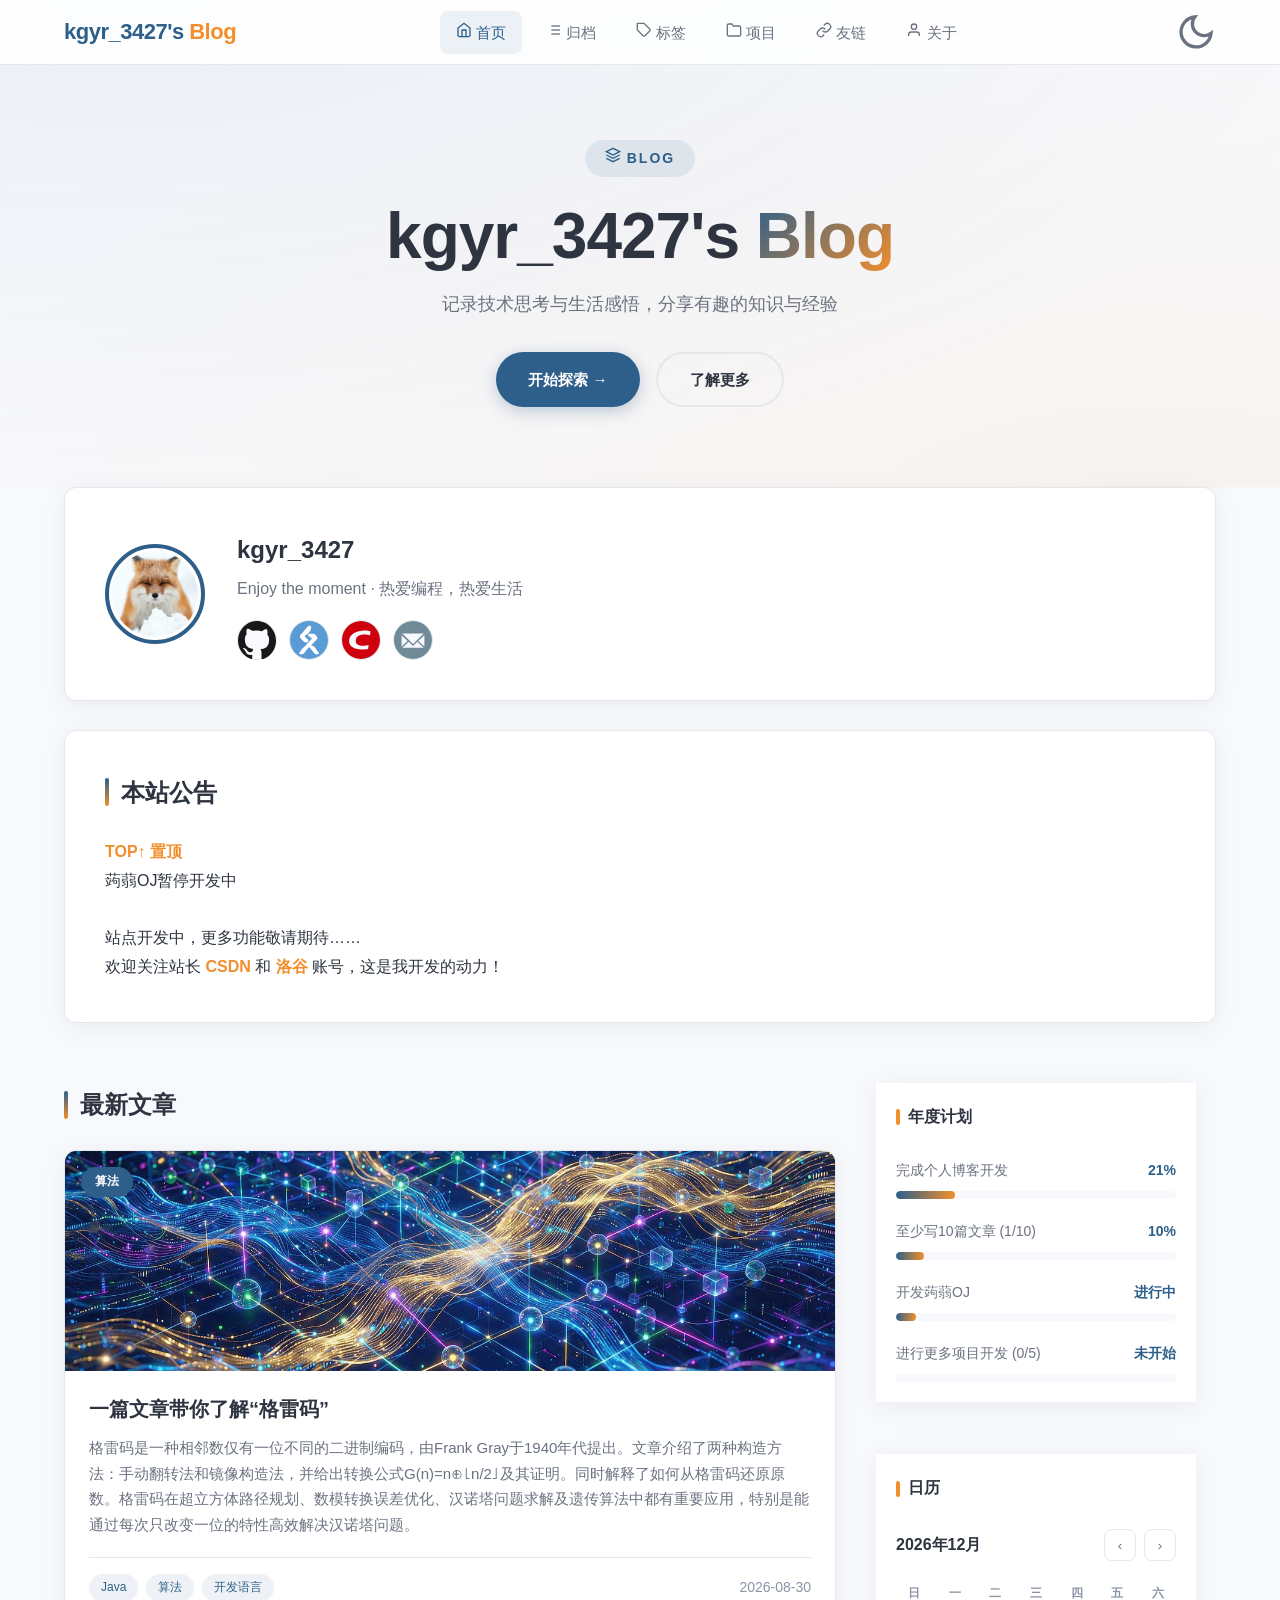
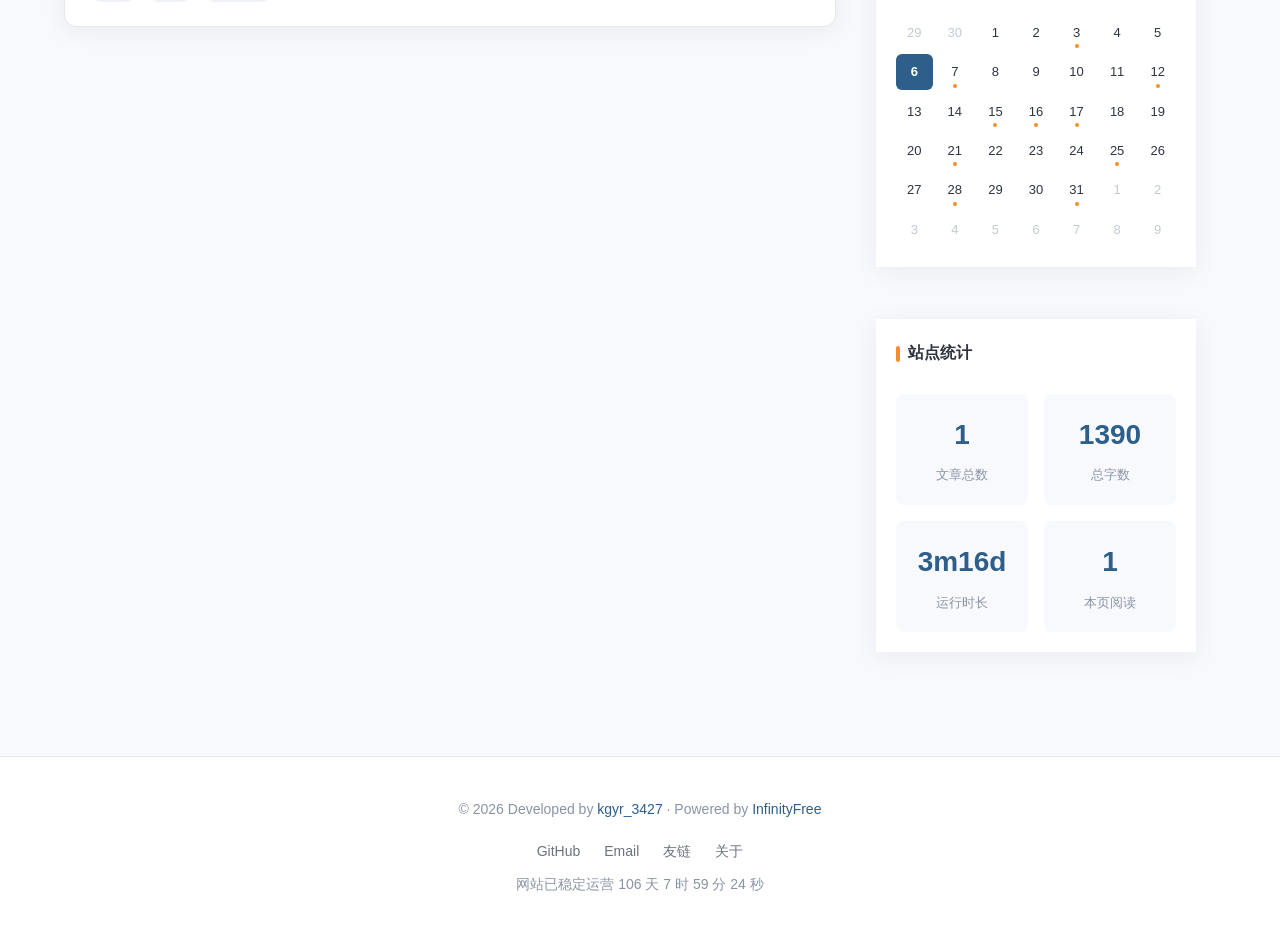
==== index.html @ 879f3a3c "Add files via upload" ====
<!DOCTYPE html>
<html lang="zh-CN">
<head>
    <meta charset="UTF-8">
    <meta name="viewport" content="width=device-width, initial-scale=1.0">
    <title>kgyr_3427 の 博客 - 首页</title>
    <link rel="icon" href="images/logo.png">
    <link rel="stylesheet" href="style.css">
</head>
<body>
    <header class="header" id="header">
        <div class="header-inner">
            <a href="index.html" class="logo">kgyr_3427's <span>Blog</span></a>
            <nav class="nav-links" id="navLinks">
                <a href="index.html" class="active"><svg width="16" height="16" viewBox="0 0 24 24" fill="none" stroke="currentColor" stroke-width="2"><path d="M3 9l9-7 9 7v11a2 2 0 0 1-2 2H5a2 2 0 0 1-2-2z"></path><polyline points="9 22 9 12 15 12 15 22"></polyline></svg> 首页</a>
                <a href="archive.html"><svg width="16" height="16" viewBox="0 0 24 24" fill="none" stroke="currentColor" stroke-width="2"><line x1="8" y1="6" x2="21" y2="6"></line><line x1="8" y1="12" x2="21" y2="12"></line><line x1="8" y1="18" x2="21" y2="18"></line><line x1="3" y1="6" x2="3.01" y2="6"></line><line x1="3" y1="12" x2="3.01" y2="12"></line><line x1="3" y1="18" x2="3.01" y2="18"></line></svg> 归档</a>
                <a href="#"><svg width="16" height="16" viewBox="0 0 24 24" fill="none" stroke="currentColor" stroke-width="2"><path d="M20.59 13.41l-7.17 7.17a2 2 0 0 1-2.83 0L2 12V2h10l8.59 8.59a2 2 0 0 1 0 2.82z"></path><line x1="7" y1="7" x2="7.01" y2="7"></line></svg> 标签</a>
                <a href="#"><svg width="16" height="16" viewBox="0 0 24 24" fill="none" stroke="currentColor" stroke-width="2"><path d="M22 19a2 2 0 0 1-2 2H4a2 2 0 0 1-2-2V5a2 2 0 0 1 2-2h5l2 3h9a2 2 0 0 1 2 2z"></path></svg> 项目</a>
                <a href="#"><svg width="16" height="16" viewBox="0 0 24 24" fill="none" stroke="currentColor" stroke-width="2"><path d="M10 13a5 5 0 0 0 7.54.54l3-3a5 5 0 0 0-7.07-7.07l-1.72 1.71"></path><path d="M14 11a5 5 0 0 0-7.54-.54l-3 3a5 5 0 0 0 7.07 7.07l1.71-1.71"></path></svg> 友链</a>
                <a href="#"><svg width="16" height="16" viewBox="0 0 24 24" fill="none" stroke="currentColor" stroke-width="2"><path d="M20 21v-2a4 4 0 0 0-4-4H8a4 4 0 0 0-4 4v2"></path><circle cx="12" cy="7" r="4"></circle></svg> 关于</a>
            </nav>
            <div class="header-actions">
                <button class="theme-toggle" id="themeToggle" title="切换主题" aria-pressed="false"></button>
                <button class="mobile-toggle" id="mobileToggle">
                    <span></span><span></span><span></span>
                </button>
            </div>
        </div>
    </header>
    <section class="hero">
        <div class="hero-badge"><svg width="16" height="16" viewBox="0 0 24 24" fill="none" stroke="currentColor" stroke-width="2"><path d="M12 2L2 7l10 5 10-5-10-5zM2 17l10 5 10-5M2 12l10 5 10-5"></path></svg> BLOG</div>
        <h1>kgyr_3427's <span class="highlight">Blog</span></h1>
        <p>记录技术思考与生活感悟，分享有趣的知识与经验</p>
        <div class="hero-buttons">
            <a href="#posts" class="btn btn-primary">开始探索 →</a>
            <a href="#" class="btn btn-outline">了解更多</a>
        </div>
    </section>
    <section class="profile-section fade-in">
        <div class="profile-card">
            <img src="images/avatar.png" alt="Avatar" class="avatar">
            <div class="profile-info">
                <h3>kgyr_3427</h3>
                <p class="tagline">Enjoy the moment · 热爱编程，热爱生活</p>
                <div class="profile-social">
                    <a href="https://github.com/green-axis-youzi" class="social-link" title="GitHub"><img src="icons/github.svg"></a>
                    <a href="https://www.luogu.com.cn/user/1732469" class="social-link" title="Luogu"><img src="icons/luogu.svg"></a>
                    <a href="https://blog.csdn.net/cxyuan_CSDN049" class="social-link" title="CSDN"><img src="icons/csdn.svg"></a>
                    <a href="mailto:green_axis256@qq.com" class="social-link" title="Email"><img src="icons/email.svg"></a>
                </div>
            </div>
        </div>
        <br>
        <div class="profile-card">
            <div class="profile-info">
            <h2 class="section-title">本站公告</h2>
                <p><strong style="color: #f28e2b">TOP↑ 置顶</strong></p>
                <p>蒟蒻OJ暂停开发中</p>
                <br>
            	<p>站点开发中，更多功能敬请期待……</p>
                <p>欢迎关注站长 <strong><a href="https://blog.csdn.net/cxyuan_CSDN049" style="color: #f28e2b">CSDN</a></strong> 和 <strong><a href="https://www.luogu.com.cn/user/1732469" style="color: #f28e2b">洛谷</a></strong> 账号，这是我开发的动力！</p>
            </div>
        <div>
    </section>
    <div class="container" id="posts">
        <main>
            <h2 class="section-title">最新文章</h2>
            <div class="posts-grid" id="postsGrid"></div>
        </main>
        <aside class="sidebar">
            <div class="widget fade-in">
                <h3 class="widget-title"> 年度计划</h3>
                <div class="plan-progress">
                    <div class="plan-header"><span class="label">完成个人博客开发</span><span class="value">21%</span></div>
                    <div class="progress-bar"><div class="progress-fill" style="width:21%"></div></div>
                </div>
                <div class="plan-progress">
                    <div class="plan-header"><span class="label">至少写10篇文章 (1/10)</span><span class="value">10%</span></div>
                    <div class="progress-bar"><div class="progress-fill" style="width:10%"></div></div>
                </div>
                <div class="plan-progress">
                    <div class="plan-header"><span class="label">开发蒟蒻OJ</span><span class="value">进行中</span></div>
                    <div class="progress-bar"><div class="progress-fill" style="width:7%"></div></div>
                </div>
                <div class="plan-progress">
                    <div class="plan-header"><span class="label">进行更多项目开发 (0/5)</span><span class="value">未开始</span></div>
                    <div class="progress-bar"><div class="progress-fill" style="width:0%"></div></div>
                </div>
            </div>
            <div class="widget fade-in">
                <h3 class="widget-title"> 日历</h3>
                <div class="calendar-header">
                    <h4 id="calendarTitle">2026年8月</h4>
                    <div class="calendar-nav">
                        <button id="prevMonth">‹</button>
                        <button id="nextMonth">›</button>
                    </div>
                </div>
                <div class="calendar-grid" id="calendarGrid"></div>
            </div>
            <div class="widget fade-in">
                <h3 class="widget-title"> 站点统计</h3>
                <div class="stats-grid">
                    <div class="stat-item"><span class="stat-number" id="stat-articles">0</span><span class="stat-label">文章总数</span></div>
                    <div class="stat-item"><span class="stat-number" id="stat-chars">0</span><span class="stat-label">总字数</span></div>
                    <div class="stat-item"><span class="stat-number" id="stat-uptime">0</span><span class="stat-label">运行时长</span></div>
                    <div class="stat-item"><span class="stat-number" id="stat-views">0</span><span class="stat-label">本页阅读</span></div>
                </div>
            </div>
        </aside>
    </div>
    <footer class="footer">
        <div class="footer-content">
            <p>&copy; 2026 Developed by <a href="https://luogu.com.cn/user/1732469">kgyr_3427</a> · Powered by <a href="https://www.infinityfree.com">InfinityFree</a></p>
            <div class="footer-links">
                <a href="https://github.com/green-axis-youzi">GitHub</a>
                <a href="mailto:green_axis256@qq.com">Email</a>
                <a href="#">友链</a>
                <a href="#">关于</a>
            </div>
            <p style="margin-top: 8px;">网站已稳定运营 <span id="uptime-timer" class="uptime-timer">计算中...</span></p>
        </div>
    </footer>
    <button class="back-to-top" id="backToTop"><svg viewBox="0 0 24 24" fill="none" stroke="currentColor" stroke-width="2" width="20" height="20"><path d="M18 15l-6-6-6 6"></path></svg></button>
    <script>
        const posts = [
            { title:"一篇文章带你了解“格雷码”", excerpt:"格雷码是一种相邻数仅有一位不同的二进制编码，由Frank Gray于1940年代提出。文章介绍了两种构造方法：手动翻转法和镜像构造法，并给出转换公式G(n)=n⊕⌊n/2⌋及其证明。同时解释了如何从格雷码还原原数。格雷码在超立方体路径规划、数模转换误差优化、汉诺塔问题求解及遗传算法中都有重要应用，特别是能通过每次只改变一位的特性高效解决汉诺塔问题。", date:"2026-08-30", category:"算法", tags:["Java","算法", "开发语言"], wordCount:1390, image:"images/archive1.png", href:"https://blog-kgyr3427.gt.tc/archive/2026-08-30_21:26.html" }
        ];
        const postsGrid = document.getElementById('postsGrid');
        posts.slice(0, 5).forEach((post, i) => {
            const card = document.createElement('article');
            card.className = 'post-card fade-in';
            card.style.transitionDelay = i * 0.05 + 's';
            card.innerHTML = '<div class="post-thumb-wrapper"><img src="'+post.image+'" alt="'+post.title+'" class="post-thumb" loading="lazy"><span class="post-category">'+post.category+'</span></div><div class="post-content"><h3 class="post-title"><a href="'+post.href+'">'+post.title+'</a></h3><p class="post-excerpt">'+post.excerpt+'</p><div class="post-meta"><div class="post-tags">'+post.tags.map(t=>'<span class="tag">'+t+'</span>').join('')+'</div><span class="post-date">'+post.date+'</span></div></div>';
            postsGrid.appendChild(card);
        });
        let currentDate = new Date();
        function renderCalendar(date) {
            const grid = document.getElementById('calendarGrid');
            const title = document.getElementById('calendarTitle');
            const year = date.getFullYear(), month = date.getMonth();
            title.textContent = year + '年' + (month+1) + '月';
            const firstDay = new Date(year, month, 1).getDay();
            const daysInMonth = new Date(year, month+1, 0).getDate();
            const daysInPrev = new Date(year, month, 0).getDate();
            const dayNames = ['日','一','二','三','四','五','六'];
            let html = dayNames.map(d => '<div class="day-name">'+d+'</div>').join('');
            for (let i = firstDay-1; i >= 0; i--) html += '<div class="day other-month">'+(daysInPrev-i)+'</div>';
            const today = new Date();
            const postDays = [3,7,12,15,16,17,21,25,28,31];
            for (let d = 1; d <= daysInMonth; d++) {
                const isToday = (d===today.getDate() && month===today.getMonth() && year===today.getFullYear());
                const hasPost = postDays.includes(d);
                let cls = 'day';
                if (isToday) cls += ' today';
                if (hasPost) cls += ' has-post';
                html += '<div class="'+cls+'">'+d+'</div>';
            }
            const remaining = 42 - (firstDay + daysInMonth);
            for (let i = 1; i <= remaining; i++) html += '<div class="day other-month">'+i+'</div>';
            grid.innerHTML = html;
        }
        document.getElementById('prevMonth').addEventListener('click', function(){ currentDate.setMonth(currentDate.getMonth()-1); renderCalendar(currentDate); });
        document.getElementById('nextMonth').addEventListener('click', function(){ currentDate.setMonth(currentDate.getMonth()+1); renderCalendar(currentDate); });
        renderCalendar(currentDate);
        const themeToggle = document.getElementById('themeToggle');
		const html = document.documentElement;
		const savedTheme = localStorage.getItem('theme') || 'light';
        html.setAttribute('data-theme', savedTheme);
        const sunSVG = `<svg class="icon-sun" viewBox="0 0 24 24" fill="none" stroke="currentColor" stroke-width="2">
          <circle cx="12" cy="12" r="5"></circle>
          <line x1="12" y1="1" x2="12" y2="3"></line>
          <line x1="12" y1="21" x2="12" y2="23"></line>
          <line x1="4.22" y1="4.22" x2="5.64" y2="5.64"></line>
          <line x1="18.36" y1="18.36" x2="19.78" y2="19.78"></line>
          <line x1="1" y1="12" x2="3" y2="12"></line>
          <line x1="21" y1="12" x2="23" y2="12"></line>
          <line x1="4.22" y1="19.78" x2="5.64" y2="18.36"></line>
          <line x1="18.36" y1="5.64" x2="19.78" y2="4.22"></line>
        </svg>`;
        const moonSVG = `<svg class="icon-moon" viewBox="0 0 24 24" fill="none" stroke="currentColor" stroke-width="2">
          <path d="M21 12.79A9 9 0 1 1 11.21 3 7 7 0 0 0 21 12.79z"></path>
        </svg>`;
        themeToggle.innerHTML = savedTheme === 'dark' ? sunSVG : moonSVG;
        themeToggle.addEventListener('click', () => {
          const current = html.getAttribute('data-theme');
          const next = current === 'dark' ? 'light' : 'dark';
          html.setAttribute('data-theme', next);
          localStorage.setItem('theme', next);
          themeToggle.innerHTML = next === 'dark' ? sunSVG : moonSVG;
        });
        window.addEventListener('scroll', function(){
            const header = document.getElementById('header');
            const backToTop = document.getElementById('backToTop');
            if (window.scrollY > 50) header.classList.add('scrolled');
            else header.classList.remove('scrolled');
            if (window.scrollY > 400) backToTop.classList.add('visible');
            else backToTop.classList.remove('visible');
        });
        document.getElementById('backToTop').addEventListener('click', function(){
            window.scrollTo({ top: 0, behavior: 'smooth' });
        });
        const observer = new IntersectionObserver((entries) => {
            entries.forEach(entry => {
                if (entry.isIntersecting) {
                    entry.target.classList.add('visible');
                }
            });
        }, { threshold: 0.1 });
        document.querySelectorAll('.fade-in').forEach(el => observer.observe(el));
        const startTime = new Date('2026-08-21T22:14:00').getTime();
        function updateUptime() {
            const timerEl = document.getElementById('uptime-timer');
            if (!timerEl) return;
            const now = new Date().getTime();
            const diff = now - startTime;
            if (diff < 0) {
                timerEl.textContent = "尚未开始运营";
                return;
            }
            const days = Math.floor(diff / (1000 * 60 * 60 * 24));
            const hours = Math.floor((diff % (1000 * 60 * 60 * 24)) / (1000 * 60 * 60));
            const minutes = Math.floor((diff % (1000 * 60 * 60)) / (1000 * 60));
            const seconds = Math.floor((diff % (1000 * 60)) / 1000);
            timerEl.textContent = `${days} 天 ${hours} 时 ${minutes} 分 ${seconds} 秒`;
        }
        updateUptime();
        setInterval(updateUptime, 1000);
        const siteStartTime = new Date('2026-08-21T22:14:00').getTime();
        function formatChars(chars) {
            if (chars >= 1000) {
                return (chars / 1000).toFixed(1) + 'K';
            }
            return chars.toString();
        }
        function formatUptime(ms) {
            const days = Math.floor(ms / (1000 * 60 * 60 * 24));
            const hours = Math.floor((ms % (1000 * 60 * 60 * 24)) / (1000 * 60 * 60));
            const minutes = Math.floor((ms % (1000 * 60 * 60)) / (1000 * 60));
            if (days >= 365) {
                const years = Math.floor(days / 365);
                const months = Math.floor((days % 365) / 30);
                return years + 'y' + (months > 0 ? months + 'm' : '');
            } else if (days >= 30) {
                const months = Math.floor(days / 30);
                const remainingDays = days % 30;
                return months + 'm' + (remainingDays > 0 ? remainingDays + 'd' : '');
            } else {
                return days + 'd ' + hours + 'h';
            }
        }
        function animateNumber(id, target, formatter) {
            const el = document.getElementById(id);
            if (!el) return;

            if (typeof target === 'string') {
                el.textContent = target;
                return;
            }
            const start = 0;
            const duration = 1200;
            const startTime = performance.now();
            function update(currentTime) {
                const elapsed = currentTime - startTime;
                const progress = Math.min(elapsed / duration, 1);
                const eased = 1 - Math.pow(1 - progress, 3);
                const current = Math.floor(start + (target - start) * eased);
                el.textContent = formatter ? formatter(current) : current;
                if (progress < 1) {
                    requestAnimationFrame(update);
                } else {
                    el.textContent = formatter ? formatter(target) : target;
                }
            }
            requestAnimationFrame(update);
        }
        function updateStats() {
            const articleCount = posts.length;
            const totalWords = posts.reduce((sum, post) => {
                if (post.wordCount && typeof post.wordCount === 'number') {
                    return sum + post.wordCount;
                }
                return sum + post.title.length + post.excerpt.length;
            }, 0);
            const now = Date.now();
            const diff = now - siteStartTime;
            const uptimeStr = formatUptime(diff);
            let views = parseInt(localStorage.getItem('blog_page_views'));
            if (isNaN(views)) {
                views = 1;
                localStorage.setItem('blog_page_views', '1');
            } else {
                views++;
                localStorage.setItem('blog_page_views', views.toString());
            }
            animateNumber('stat-articles', articleCount);
            animateNumber('stat-chars', totalWords);
            document.getElementById('stat-uptime').textContent = uptimeStr;
            animateNumber('stat-views', views);
        }
        updateStats();
</script>
</body>
</html>
---- style.css ----
:root {
    --primary: #2d5f8a;
    --primary-light: #4e79a7;
    --primary-dark: #1c3a5e;
    --accent: #f28e2b;
    --text-main: #2e3440;
    --text-secondary: #6b7280;
    --text-light: #8a94a6;
    --bg-body: #f8f9fc;
    --bg-card: #ffffff;
    --bg-nav: rgba(255, 255, 255, 0.85);
    --border: #e5e7eb;
    --shadow: 0 4px 24px rgba(0, 0, 0, 0.06);
    --shadow-hover: 0 8px 32px rgba(0, 0, 0, 0.1);
    --radius: 12px;
    --radius-sm: 8px;
    --max-width: 1200px;
    --transition: all 0.3s cubic-bezier(0.4, 0, 0.2, 1);
}
[data-theme="dark"] {
    --primary: #4e79a7;
    --primary-light: #6b9bc3;
    --primary-dark: #2d5f8a;
    --text-main: #e8e8e8;
    --text-secondary: #a0a0a0;
    --text-light: #707070;
    --bg-body: #0f1117;
    --bg-card: #1a1d27;
    --bg-nav: rgba(15, 17, 23, 0.85);
    --border: #2a2d3a;
    --shadow: 0 4px 24px rgba(0, 0, 0, 0.3);
    --shadow-hover: 0 8px 32px rgba(0, 0, 0, 0.4);
}
* { margin: 0; padding: 0; box-sizing: border-box; }
html { scroll-behavior: smooth; }
body {
    font-family: -apple-system, BlinkMacSystemFont, 'Segoe UI', 'PingFang SC',
                 'Hiragino Sans GB', 'Microsoft YaHei', 'Helvetica Neue',
                 Helvetica, Arial, sans-serif;
    background: var(--bg-body);
    color: var(--text-main);
    line-height: 1.8;
    transition: var(--transition);
    -webkit-font-smoothing: antialiased;
}
a { text-decoration: none; color: inherit; transition: var(--transition); }
a:hover { color: var(--primary); }
img { max-width: 100%; display: block; }
ul { list-style: none; }
::-webkit-scrollbar { width: 8px; }
::-webkit-scrollbar-track { background: transparent; }
::-webkit-scrollbar-thumb { background: var(--text-light); border-radius: 4px; }
::-webkit-scrollbar-thumb:hover { background: var(--text-secondary); }
.header {
    position: fixed; top: 0; left: 0; right: 0; z-index: 1000;
    background: var(--bg-nav);
    backdrop-filter: blur(20px); -webkit-backdrop-filter: blur(20px);
    border-bottom: 1px solid var(--border);
    transition: var(--transition);
}
.header.scrolled { box-shadow: 0 2px 20px rgba(0,0,0,0.08); }
.header-inner {
    max-width: var(--max-width); margin: 0 auto; padding: 0 24px;
    height: 64px; display: flex; align-items: center; justify-content: space-between;
}
.logo {
    font-size: 22px; font-weight: 800; color: var(--primary);
    letter-spacing: -0.5px;
}
.logo span { color: var(--accent); }
.nav-links { display: flex; align-items: center; gap: 8px; }
.nav-links a {
    padding: 8px 16px; border-radius: 8px; font-size: 15px;
    font-weight: 500; color: var(--text-secondary);
}
.nav-links a:hover, .nav-links a.active {
    color: var(--primary); background: rgba(45, 95, 138, 0.08);
}
.header-actions { display: flex; align-items: center; gap: 12px; }
.search-btn, .theme-toggle {
    width: 40px; height: 40px; border: none; background: transparent;
    color: var(--text-secondary); cursor: pointer; border-radius: 50%;
    display: flex; align-items: center; justify-content: center;
    font-size: 18px; transition: var(--transition);
}
.search-btn:hover, .theme-toggle:hover {
    background: rgba(45, 95, 138, 0.08); color: var(--primary);
}
.mobile-toggle {
    display: none; flex-direction: column; gap: 5px;
    cursor: pointer; background: none; border: none; padding: 4px;
}
.mobile-toggle span {
    width: 24px; height: 2px; background: var(--text-main);
    border-radius: 2px; transition: var(--transition);
}
.hero {
    padding: 140px 24px 80px; text-align: center; position: relative; overflow: hidden;
}
.hero::before {
    content: ''; position: absolute; top: -50%; left: -50%;
    width: 200%; height: 200%;
    background: radial-gradient(ellipse at 30% 20%, rgba(78,121,167,0.08) 0%, transparent 50%),
                radial-gradient(ellipse at 70% 80%, rgba(242,142,43,0.06) 0%, transparent 50%);
    animation: heroFloat 20s ease-in-out infinite; z-index: -1;
}
@keyframes heroFloat {
    0%,100% { transform: translate(0,0) rotate(0deg); }
    33% { transform: translate(30px,-30px) rotate(1deg); }
    66% { transform: translate(-20px,20px) rotate(-1deg); }
}
.hero-badge {
    display: inline-block; padding: 6px 20px;
    background: rgba(45,95,138,0.1); color: var(--primary);
    border-radius: 50px; font-size: 14px; font-weight: 600;
    margin-bottom: 24px; letter-spacing: 2px; text-transform: uppercase;
}
.hero h1 {
    font-size: clamp(36px,6vw,64px); font-weight: 900;
    line-height: 1.1; margin-bottom: 16px; color: var(--text-main);
    letter-spacing: -1px;
}
.hero h1 .highlight {
    background: linear-gradient(135deg, var(--primary), var(--accent));
    -webkit-background-clip: text; -webkit-text-fill-color: transparent;
    background-clip: text;
}
.hero p {
    font-size: 18px; color: var(--text-secondary);
    max-width: 560px; margin: 0 auto 32px;
}
.hero-buttons { display: flex; gap: 16px; justify-content: center; flex-wrap: wrap; }
.btn {
    padding: 12px 32px; border-radius: 50px; font-size: 15px;
    font-weight: 600; cursor: pointer; transition: var(--transition);
    border: none; display: inline-flex; align-items: center; gap: 8px;
}
.btn-primary {
    background: var(--primary); color: white;
    box-shadow: 0 4px 16px rgba(45,95,138,0.3);
}
.btn-primary:hover {
    background: var(--primary-dark); transform: translateY(-2px);
    box-shadow: 0 6px 24px rgba(45,95,138,0.4);
}
.btn-outline {
    background: transparent; color: var(--text-main);
    border: 2px solid var(--border);
}
.btn-outline:hover {
    border-color: var(--primary); color: var(--primary);
    transform: translateY(-2px);
}
.profile-section { max-width: var(--max-width); margin: 0 auto 60px; padding: 0 24px; }
.profile-card {
    background: var(--bg-card); border-radius: var(--radius);
    box-shadow: var(--shadow); padding: 40px;
    display: flex; align-items: center; gap: 32px;
    border: 1px solid var(--border); transition: var(--transition);
}
.profile-card:hover {
    box-shadow: var(--shadow-hover); transform: translateY(-2px);
}
.avatar {
    width: 100px; height: 100px; border-radius: 50%;
    object-fit: cover; border: 4px solid var(--primary);
    padding: 3px; flex-shrink: 0;
}
.profile-info h3 { font-size: 24px; font-weight: 700; margin-bottom: 4px; }
.profile-info .tagline { color: var(--text-secondary); font-size: 16px; margin-bottom: 16px; }
.profile-social { display: flex; gap: 12px; }
.social-link {
    width: 40px; height: 40px; border-radius: 50%;
    background: var(--bg-body); display: flex; align-items: center;
    justify-content: center; color: var(--text-secondary);
    font-size: 18px; border: 1px solid var(--border);
    transition: var(--transition);
}
.social-link:hover {
    background: var(--primary); color: white;
    border-color: var(--primary); transform: translateY(-3px);
}
.container {
    max-width: var(--max-width); margin: 0 auto;
    padding: 0 24px 80px;
    display: grid; grid-template-columns: 1fr 340px; gap: 40px;
}
.section-title {
    font-size: 24px; font-weight: 800; margin-bottom: 24px;
    display: flex; align-items: center; gap: 12px;
}
.section-title::before {
    content: ''; width: 4px; height: 28px;
    background: linear-gradient(180deg, var(--primary), var(--accent));
    border-radius: 2px;
}
.posts-grid { display: grid; gap: 24px; }
.post-card {
    background: var(--bg-card); border-radius: var(--radius);
    overflow: hidden; box-shadow: var(--shadow);
    border: 1px solid var(--border);
    transition: var(--transition);
    display: flex; flex-direction: column;
}
.post-card:hover {
    box-shadow: var(--shadow-hover); transform: translateY(-4px);
}
.post-thumb { width: 100%; height: 220px; object-fit: cover; transition: transform 0.5s ease; }
.post-card:hover .post-thumb { transform: scale(1.05); }
.post-thumb-wrapper { overflow: hidden; position: relative; }
.post-category {
    position: absolute; top: 16px; left: 16px;
    background: var(--primary); color: white;
    padding: 4px 14px; border-radius: 50px;
    font-size: 12px; font-weight: 600; z-index: 2;
}
.post-content { padding: 24px; flex: 1; display: flex; flex-direction: column; }
.post-title {
    font-size: 20px; font-weight: 700; margin-bottom: 12px; line-height: 1.4;
}
.post-title a:hover { color: var(--primary); }
.post-excerpt {
    color: var(--text-secondary); font-size: 15px;
    line-height: 1.7; margin-bottom: 20px; flex: 1;
}
.post-meta {
    display: flex; align-items: center; justify-content: space-between;
    flex-wrap: wrap; gap: 12px; padding-top: 16px;
    border-top: 1px solid var(--border);
}
.post-tags { display: flex; gap: 8px; flex-wrap: wrap; }
.tag {
    padding: 3px 12px; background: rgba(45,95,138,0.08);
    color: var(--primary); border-radius: 50px;
    font-size: 12px; font-weight: 500;
}
.post-date { color: var(--text-light); font-size: 14px; }
.sidebar { display: flex; flex-direction: column; gap: 28px; }
.widget {
    background: var(--bg-card); border-radius: var(--radius);
    box-shadow: var(--shadow); border: 1px solid var(--border);
    padding: 24px; transition: var(--transition);
}
.widget:hover { box-shadow: var(--shadow-hover); }
.widget-title {
    font-size: 18px; font-weight: 700; margin-bottom: 20px;
    padding-bottom: 12px; border-bottom: 2px solid var(--border);
    display: flex; align-items: center; gap: 8px;
}
.plan-progress { margin-bottom: 20px; }
.plan-progress:last-child { margin-bottom: 0; }
.plan-header {
    display: flex; justify-content: space-between;
    margin-bottom: 8px; font-size: 14px;
}
.plan-header .label { color: var(--text-secondary); }
.plan-header .value { font-weight: 600; color: var(--primary); }
.progress-bar {
    width: 100%; height: 8px; background: var(--bg-body);
    border-radius: 4px; overflow: hidden;
}
.progress-fill {
    height: 100%;
    background: linear-gradient(90deg, var(--primary), var(--accent));
    border-radius: 4px; transition: width 1s ease;
}
.calendar-header {
    display: flex; justify-content: space-between;
    align-items: center; margin-bottom: 16px;
}
.calendar-header h4 { font-size: 16px; font-weight: 600; }
.calendar-nav { display: flex; gap: 8px; }
.calendar-nav button {
    width: 32px; height: 32px; border: 1px solid var(--border);
    background: transparent; color: var(--text-secondary);
    border-radius: 8px; cursor: pointer;
    display: flex; align-items: center; justify-content: center;
    transition: var(--transition);
}
.calendar-nav button:hover {
    background: var(--primary); color: white; border-color: var(--primary);
}
.calendar-grid { display: grid; grid-template-columns: repeat(7, 1fr); gap: 4px; text-align: center; }
.calendar-grid .day-name {
    font-size: 12px; color: var(--text-light); font-weight: 600; padding: 6px 0;
}
.calendar-grid .day {
    font-size: 13px; padding: 6px 0; border-radius: 6px;
    cursor: pointer; transition: var(--transition);
}
.calendar-grid .day:hover { background: rgba(45,95,138,0.1); }
.calendar-grid .day.today {
    background: var(--primary); color: white; font-weight: 700;
}
.calendar-grid .day.has-post { position: relative; }
.calendar-grid .day.has-post::after {
    content: ''; position: absolute; bottom: 2px;
    left: 50%; transform: translateX(-50%);
    width: 4px; height: 4px; background: var(--accent);
    border-radius: 50%;
}
.calendar-grid .day.other-month { color: var(--text-light); opacity: 0.5; }
.stats-grid { display: grid; grid-template-columns: 1fr 1fr; gap: 16px; }
.stat-item {
    text-align: center; padding: 16px;
    background: var(--bg-body); border-radius: var(--radius-sm);
}
.stat-number {
    font-size: 28px; font-weight: 800; color: var(--primary); display: block;
}
.stat-label { font-size: 13px; color: var(--text-light); margin-top: 4px; }
.footer {
    background: var(--bg-card); border-top: 1px solid var(--border);
    padding: 40px 24px; text-align: center;
}
.footer-content { max-width: var(--max-width); margin: 0 auto; }
.footer p { color: var(--text-light); font-size: 14px; margin-bottom: 8px; }
.footer a { color: var(--primary); }
.footer-links {
    display: flex; justify-content: center; gap: 24px;
    margin-top: 16px; flex-wrap: wrap;
}
.footer-links a { color: var(--text-secondary); font-size: 14px; }
.back-to-top {
    position: fixed; bottom: 32px; right: 32px;
    width: 48px; height: 48px; background: var(--primary);
    color: white; border: none; border-radius: 50%;
    font-size: 20px; cursor: pointer;
    display: flex; align-items: center; justify-content: center;
    box-shadow: 0 4px 16px rgba(45,95,138,0.3);
    opacity: 0; visibility: hidden;
    transform: translateY(20px);
    transition: var(--transition); z-index: 999;
}
.back-to-top.visible {
    opacity: 1; visibility: visible; transform: translateY(0);
}
.back-to-top:hover {
    background: var(--primary-dark); transform: translateY(-4px);
}
@media (max-width: 968px) {
    .container { grid-template-columns: 1fr; }
    .sidebar { order: -1; }
    .profile-card { flex-direction: column; text-align: center; }
    .profile-social { justify-content: center; }
}
@media (max-width: 768px) {
    .nav-links {
        display: none; position: absolute; top: 64px;
        left: 0; right: 0; background: var(--bg-nav);
        backdrop-filter: blur(20px);
        flex-direction: column; padding: 16px;
        border-bottom: 1px solid var(--border);
    }
    .nav-links.open { display: flex; }
    .mobile-toggle { display: flex; }
    .hero h1 { font-size: 32px; }
    .hero p { font-size: 16px; }
    .post-thumb { height: 180px; }
}
.fade-in {
    opacity: 0; transform: translateY(20px);
    transition: opacity 0.6s ease, transform 0.6s ease;
}
.fade-in.visible { opacity: 1; transform: translateY(0); }
aside { width: 320px; flex-shrink: 0; }
.archive-year {
    margin: 0 0 24px;
    position: relative;
}
.hero-tags {
  display: flex; align-items: center; justify-content: center;
  gap: 8px; margin-top: 16px; flex-wrap: wrap;
}
.hero-tags a {
  padding: 2px 12px; border-radius: 12px;
  background: rgba(45,95,138,0.1); color: var(--primary);
  font-size: 13px;
}
.toc-card {
	background: var(--card-bg); border-radius: var(--radius);
    border: 1px solid var(--border); padding: 20px;
    box-shadow: var(--shadow);
}
.toc-title {
	font-size: 16px; font-weight: 600; margin-bottom: 12px;
	color: var(--text); display: flex; align-items: center; gap: 8px;
}
.toc-list { list-style: none; }
.toc-list li { margin-bottom: 2px; }
.toc-list a {
	display: block; padding: 6px 12px; border-radius: 6px;
	color: var(--text-secondary); font-size: 14px;
	border-left: 3px solid transparent;
	transition: all 0.2s;
}
.toc-list a:hover { color: var(--primary); background: var(--bg-secondary); }
.toc-list a.active {
	color: var(--primary); border-left-color: var(--accent);
	background: rgba(45,95,138,0.06); font-weight: 500;
}
.toc-list .toc-h3 a { padding-left: 28px; font-size: 13px; }
.toc-list .toc-h4 a { padding-left: 40px; font-size: 10px; }
.archive-year-title {
    display: inline-flex;
    align-items: center;
    gap: 12px;
    font-size: 22px;
    font-weight: 700;
    color: var(--text-main);
    margin-bottom: 16px;
}
.archive-year-title::before {
content: '';
display: inline-block;
width: 4px;
height: 24px;
background: var(--accent);
border-radius: 2px;
}
.archive-year-count {
font-size: 14px;
color: var(--text-light);
font-weight: 400;
}
.archive-timeline {
position: relative;
padding-left: 24px;
}
.archive-timeline::before {
content: '';
position: absolute;
left: 6px;
top: 8px;
bottom: 8px;
width: 2px;
background: linear-gradient(to bottom, var(--primary), var(--accent));
border-radius: 1px;
}
.archive-item {
position: relative;
margin-bottom: 24px;
padding: 20px;
background: var(--bg-card);
border-radius: var(--radius-md);
border: 1px solid var(--border-color);
transition: var(--transition);
}
.archive-item:hover {
transform: translateX(4px);
box-shadow: var(--shadow);
border-color: var(--primary);
}
.archive-item::before {
content: '';
position: absolute;
left: -21px;
top: 26px;
width: 14px;
height: 14px;
background: var(--accent);
border: 3px solid var(--bg-body);
border-radius: 50%;
z-index: 1;
transition: var(--transition);
}
.archive-item:hover::before {
transform: scale(1.3);
background: var(--primary);
}
.archive-item-header {
display: flex;
align-items: baseline;
gap: 12px;
margin-bottom: 8px;
}
.archive-date {
font-size: 13px;
color: var(--primary);
font-weight: 600;
white-space: nowrap;
font-family: "SF Mono", "Fira Code", monospace;
}
.archive-title {
font-size: 17px;
font-weight: 700;
color: var(--text-main);
text-decoration: none;
transition: var(--transition);
}
.archive-title:hover { color: var(--primary); }
.archive-excerpt {
font-size: 14px;
color: var(--text-light);
line-height: 1.7;
margin: 8px 0 12px;
display: -webkit-box;
-webkit-line-clamp: 2;
-webkit-box-orient: vertical;
overflow: hidden;
}
.archive-footer {
display: flex;
align-items: center;
gap: 12px;
flex-wrap: wrap;
}
.archive-tags { display: flex; gap: 6px; flex-wrap: wrap; }
.archive-tag {
display: inline-block;
padding: 2px 10px;
background: rgba(45,95,138,0.1);
color: var(--primary);
border-radius: 12px;
font-size: 12px;
font-weight: 500;
transition: var(--transition);
}
.archive-tag:hover {
background: var(--primary);
color: #fff;
}
.archive-category {
font-size: 12px;
color: var(--accent);
font-weight: 600;
}
.pagination {
display: flex;
justify-content: center;
align-items: center;
gap: 16px;
margin: 40px 0 24px;
}
.pagination a, .pagination span {
padding: 8px 20px;
border-radius: 6px;
text-decoration: none;
font-weight: 500;
transition: var(--transition);
font-size: 14px;
}
.pagination a {
color: var(--primary);
background: var(--bg-card);
border: 1px solid var(--border-color);
}
.pagination a:hover {
background: var(--primary);
color: #fff;
border-color: var(--primary);
}
.pagination span.disabled {
color: var(--text-light);
opacity: 0.5;
cursor: not-allowed;
}
.widget {
background: var(--bg-card);
border-radius: var(--radius-md);
border: 1px solid var(--border-color);
padding: 20px;
margin-bottom: 24px;
transition: var(--transition);
}
.widget-title {
font-size: 16px;
font-weight: 700;
color: var(--text-main);
margin: 0 0 16px;
padding-bottom: 10px;
border-bottom: 2px solid var(--border-color);
display: flex;
align-items: center;
gap: 8px;
}
.widget-title::before {
content: '';
display: inline-block;
width: 4px;
height: 16px;
background: var(--accent);
border-radius: 2px;
}
.archive-year-title::before {
    content: '';
    display: inline-block;
    width: 4px;
    height: 24px;
    background: var(--accent);
    border-radius: 2px;
}
.archive-year-count {
    font-size: 14px;
    color: var(--text-light);
    font-weight: 400;
}
.archive-timeline {
    position: relative;
    padding-left: 24px;
}
.archive-timeline::before {
    content: '';
    position: absolute;
    left: 6px;
    top: 8px;
    bottom: 8px;
    width: 2px;
    background: linear-gradient(to bottom, var(--primary), var(--accent));
    border-radius: 1px;
}
.archive-item {
    position: relative;
    margin-bottom: 24px;
    padding: 20px;
    background: var(--bg-card);
    border-radius: var(--radius-md);
    border: 1px solid var(--border-color);
    transition: var(--transition);
}
.archive-item:hover {
    transform: translateX(4px);
    box-shadow: var(--shadow);
    border-color: var(--primary);
}
.archive-item::before {
    content: '';
    position: absolute;
    left: -21px;
    top: 26px;
    width: 14px;
    height: 14px;
    background: var(--accent);
    border: 3px solid var(--bg-body);
    border-radius: 50%;
    z-index: 1;
    transition: var(--transition);
}
.archive-item:hover::before {
    transform: scale(1.3);
    background: var(--primary);
}
.archive-item-header {
    display: flex;
    align-items: baseline;
    gap: 12px;
    margin-bottom: 8px;
}
.archive-date {
    font-size: 13px;
    color: var(--primary);
    font-weight: 600;
    white-space: nowrap;
    font-family: "SF Mono", "Fira Code", monospace;
}
.archive-title {
    font-size: 17px;
    font-weight: 700;
    color: var(--text-main);
    text-decoration: none;
    transition: var(--transition);
}
.archive-title:hover { color: var(--primary); }
.archive-excerpt {
    font-size: 14px;
    color: var(--text-light);
    line-height: 1.7;
    margin: 8px 0 12px;
    display: -webkit-box;
    -webkit-line-clamp: 2;
    -webkit-box-orient: vertical;
    overflow: hidden;
}
.archive-footer {
    display: flex;
    align-items: center;
    gap: 12px;
    flex-wrap: wrap;
}
.archive-tags { display: flex; gap: 6px; flex-wrap: wrap; }
.archive-tag {
    display: inline-block;
    padding: 2px 10px;
    background: rgba(45,95,138,0.1);
    color: var(--primary);
    border-radius: 12px;
    font-size: 12px;
    font-weight: 500;
    transition: var(--transition);
}
.archive-tag:hover {
    background: var(--primary);
    color: #fff;
}
.archive-category {
    font-size: 12px;
    color: var(--accent);
    font-weight: 600;
}
.pagination {
    display: flex;
    justify-content: center;
    align-items: center;
    gap: 16px;
    margin: 40px 0 24px;
}
.pagination a, .pagination span {
    padding: 8px 20px;
    border-radius: 6px;
    text-decoration: none;
    font-weight: 500;
    transition: var(--transition);
    font-size: 14px;
}
.pagination a {
    color: var(--primary);
    background: var(--bg-card);
    border: 1px solid var(--border-color);
}
.pagination a:hover {
    background: var(--primary);
    color: #fff;
    border-color: var(--primary);
}
.pagination span.disabled {
    color: var(--text-light);
    opacity: 0.5;
    cursor: not-allowed;
}
.widget {
    background: var(--bg-card);
    border-radius: var(--radius-md);
    border: 1px solid var(--border-color);
    padding: 20px;
    margin-bottom: 24px;
    transition: var(--transition);
}
.widget-title {
    font-size: 16px;
    font-weight: 700;
    color: var(--text-main);
    margin: 0 0 16px;
    padding-bottom: 10px;
    border-bottom: 2px solid var(--border-color);
    display: flex;
    align-items: center;
    gap: 8px;
}
.widget-title::before {
    content: '';
    display: inline-block;
    width: 4px;
    height: 16px;
    background: var(--accent);
    border-radius: 2px;
}
.toc-card {
  background: var(--card-bg); border-radius: var(--radius);
  border: 1px solid var(--border); padding: 20px;
  box-shadow: var(--shadow);
}
.toc-title {
  font-size: 16px; font-weight: 600; margin-bottom: 12px;
  color: var(--text); display: flex; align-items: center; gap: 8px;
}
.toc-list { list-style: none; }
.toc-list li { margin-bottom: 2px; }
.toc-list a {
  display: block; padding: 6px 12px; border-radius: 6px;
  color: var(--text-secondary); font-size: 14px;
  border-left: 3px solid transparent;
  transition: all 0.2s;
}
.toc-list a:hover { color: var(--primary); background: var(--bg-secondary); }
.toc-list a.active {
  color: var(--primary); border-left-color: var(--accent);
  background: rgba(45,95,138,0.06); font-weight: 500;
}
.toc-list .toc-h3 a { padding-left: 28px; font-size: 13px; }
.article-body { line-height: 2; }
.article-body h2 {
  font-size: 24px; font-weight: 700; margin: 40px 0 20px;
  color: var(--text); position: relative; padding-left: 16px;
}
.article-body h2::before {
  content: ''; position: absolute; left: 0; top: 4px; bottom: 4px;
  width: 4px; border-radius: 2px;
  background: linear-gradient(180deg, var(--primary), var(--accent));
}
.article-body h3 {
  font-size: 18px; font-weight: 600; margin: 28px 0 14px;
  color: var(--text); padding-left: 12px;
  border-left: 3px solid var(--primary);
}
.article-body p { margin-bottom: 16px; color: var(--text); }
.article-body ul, .article-body ol { margin-bottom: 16px; padding-left: 24px; }
.article-body li { margin-bottom: 8px; color: var(--text); }
.article-body li::marker { color: var(--accent); }
.article-body strong { color: var(--text); font-weight: 600; }
.article-body p code, .article-body li code {
  background: var(--bg-secondary); color: var(--accent);
  padding: 2px 8px; border-radius: 4px; font-size: 0.9em;
  font-family: 'Fira Code', 'Consolas', monospace;
}
.article-body a { color: var(--primary); text-decoration: underline; }
.code-block {
  background: var(--code-bg); border-radius: var(--radius);
  margin: 20px 0; overflow: hidden;
  box-shadow: 0 4px 12px rgba(0,0,0,0.15);
}
.code-header {
  display: flex; align-items: center; justify-content: space-between;
  padding: 8px 16px; background: rgba(255,255,255,0.05);
  border-bottom: 1px solid rgba(255,255,255,0.1);
}
.code-lang {
  font-size: 12px; color: #94a3b8; text-transform: uppercase;
  letter-spacing: 1px;
}
.code-copy {
  background: none; border: none; color: #94a3b8;
  font-size: 13px; cursor: pointer; padding: 4px 8px;
  border-radius: 4px; transition: all 0.2s;
}
.code-copy:hover { color: #fff; background: rgba(255,255,255,0.1); }
.code-copy.copied { color: #4ade80; }
.code-body {
  display: flex; overflow-x: auto; padding: 16px;
  font-family: 'Fira Code', 'Consolas', monospace;
  font-size: 13px; line-height: 1.7;
}
.code-lines {
  flex-shrink: 0; margin-right: 16px;
  color: #475569; text-align: right;
  user-select: none;
}
.code-content { flex: 1; color: var(--code-text); white-space: pre; }
.code-content .comment { color: #64748b; }
.code-content .string { color: #a5d6ff; }
.code-content .keyword { color: #ff7b72; }
.code-content .built_in { color: #79c0ff; }
.code-content .attr { color: #d2a8ff; }
.code-content .punctuation { color: #8b949e; }
ul {
    list-style: disc;
    padding-left: 24px;
    margin: 16px 0;
}
ul li::marker {
    color: var(--accent);
    font-size: 1.2em;
}
ul li {
    color: var(--text-main);
    margin-bottom: 8px;
}
.article-body hr {
  border: none; height: 1px;
  background: linear-gradient(90deg, transparent, var(--border), transparent);
  margin: 32px 0;
}
.copyright-box {
  background: var(--bg-secondary); border-radius: var(--radius);
  padding: 24px; margin: 32px 0;
  border-left: 4px solid var(--accent);
}
.copyright-box p { margin-bottom: 8px; color: var(--text-secondary); font-size: 14px; }
.copyright-box a { color: var(--primary); }
.post-nav {
  display: grid; grid-template-columns: 1fr 1fr; gap: 16px;
  margin: 32px 0;
}
.post-nav a {
  display: flex; align-items: center; gap: 12px;
  padding: 16px 20px; border-radius: var(--radius);
  background: var(--card-bg); border: 1px solid var(--border);
  box-shadow: var(--shadow);
  transition: all 0.2s;
}
.post-nav a:hover {
  transform: translateY(-2px);
  box-shadow: 0 8px 24px rgba(0,0,0,0.12);
  border-color: var(--primary);
}
.post-nav .nav-label {
  font-size: 13px; color: var(--text-secondary);
}
.post-nav .nav-title {
  font-size: 15px; font-weight: 500; color: var(--text);
  display: -webkit-box; -webkit-line-clamp: 2;
  -webkit-box-orient: vertical; overflow: hidden;
}
.post-nav .prev { justify-content: flex-start; }
.post-nav .next { justify-content: flex-end; text-align: right; }
.comments-section {
  background: var(--card-bg); border-radius: var(--radius);
  border: 1px solid var(--border); padding: 32px;
  margin: 32px 0; box-shadow: var(--shadow);
}
.comments-section h3 {
  font-size: 18px; margin-bottom: 16px; color: var(--text);
}
.comments-placeholder {
  text-align: center; padding: 40px; color: var(--text-secondary);
}
blockquote {
    position: relative;
    margin: 24px 0;
    padding: 20px 24px;
    background-color: #f8f9fc;
    border-left: 4px solid #2d5f8a; 
    border-radius: 0 var(--radius-sm) var(--radius-sm) 0; 
    color: var(--text-secondary);
    font-style: italic;
    line-height: 1.8;
    transition: var(--transition);
}
blockquote:hover {
    background-color: var(--bg-body);
    box-shadow: var(--shadow);
    transform: translateX(4px);
}
blockquote p {
    margin: 0;
}
blockquote blockquote {
    margin-top: 16px;
    border-left-color: var(--accent); 
    background-color: rgba(45, 95, 138, 0.05);
}
[data-theme="dark"] blockquote blockquote {
    background-color: rgba(78, 121, 167, 0.1);
}
[data-theme="dark"] blockquote {
    background-color: var(--bg-card);
}
.table-wrapper {
    width: 100%;
    overflow-x: auto;
    margin: 24px 0;
    border-radius: var(--radius-sm);
    border: 1px solid var(--border);
}
table {
    width: 100%;
    border-collapse: collapse;
    font-size: 15px;
    line-height: 1.6;
    color: var(--text-main);
}
th {
    background-color: var(--primary);
    color: #ffffff;
    font-weight: 600;
    text-align: left;
    padding: 14px 16px;
    white-space: nowrap;
}
td {
    padding: 12px 16px;
    border-bottom: 1px solid var(--border);
    transition: var(--transition);
}
tbody tr:nth-child(even) {
    background-color: rgba(45, 95, 138, 0.03);
}
tbody tr:hover {
    background-color: rgba(242, 142, 43, 0.08);
}
table a {
    color: var(--primary);
    text-decoration: none;
    font-weight: 500;
    transition: var(--transition);
}
table a:hover {
    color: var(--accent);
    text-decoration: underline;
}
[data-theme="dark"] tbody tr:nth-child(even) {
    background-color: rgba(255, 255, 255, 0.02);
}
[data-theme="dark"] tbody tr:hover {
    background-color: rgba(242, 142, 43, 0.1);
}
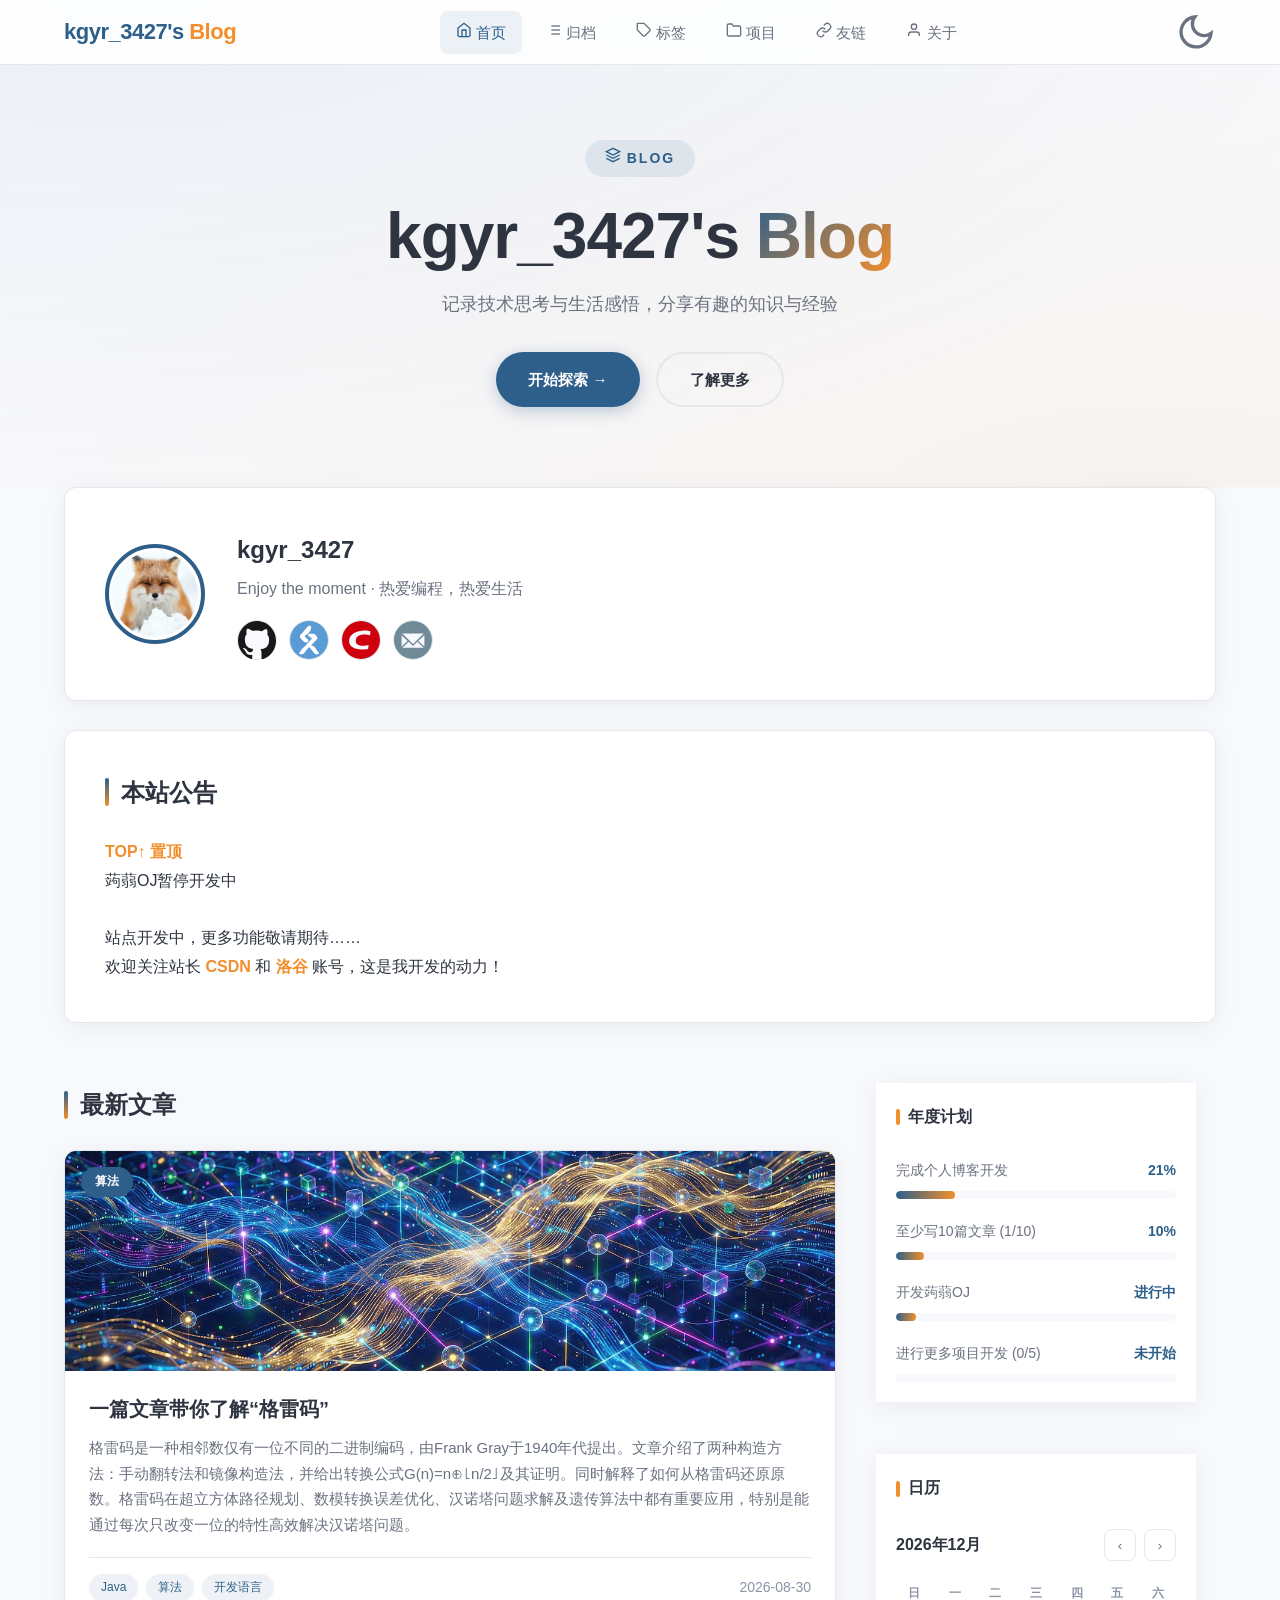
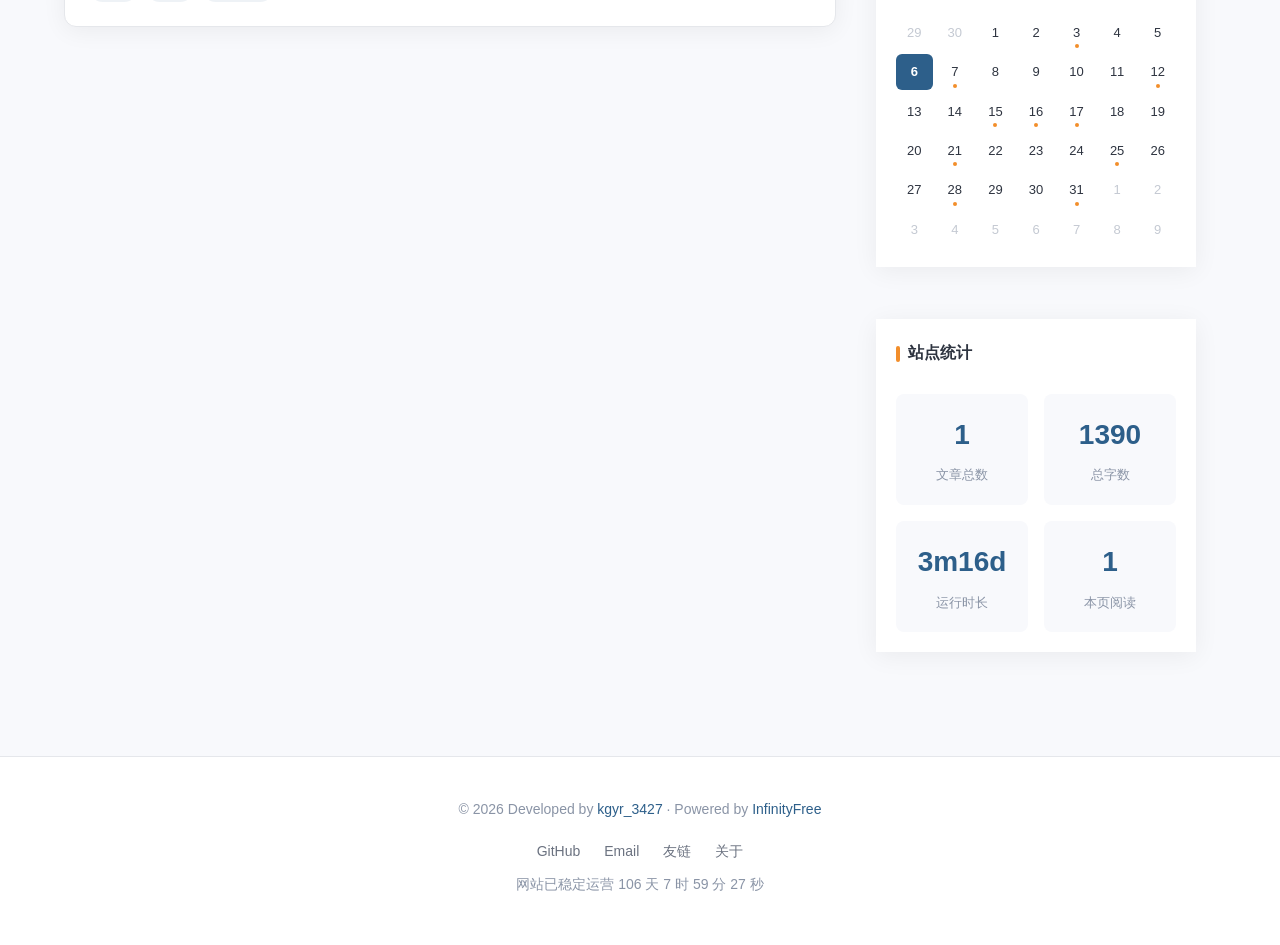
==== commit d21fc22e: "Update index.html" ====
--- a/index.html
+++ b/index.html
@@ -124,7 +124,7 @@
     <button class="back-to-top" id="backToTop"><svg viewBox="0 0 24 24" fill="none" stroke="currentColor" stroke-width="2" width="20" height="20"><path d="M18 15l-6-6-6 6"></path></svg></button>
     <script>
         const posts = [
-            { title:"一篇文章带你了解“格雷码”", excerpt:"格雷码是一种相邻数仅有一位不同的二进制编码，由Frank Gray于1940年代提出。文章介绍了两种构造方法：手动翻转法和镜像构造法，并给出转换公式G(n)=n⊕⌊n/2⌋及其证明。同时解释了如何从格雷码还原原数。格雷码在超立方体路径规划、数模转换误差优化、汉诺塔问题求解及遗传算法中都有重要应用，特别是能通过每次只改变一位的特性高效解决汉诺塔问题。", date:"2026-08-30", category:"算法", tags:["Java","算法", "开发语言"], wordCount:1390, image:"images/archive1.png", href:"https://blog-kgyr3427.gt.tc/archive/2026-08-30_21:26.html" }
+            { title:"一篇文章带你了解“格雷码”", excerpt:"格雷码是一种相邻数仅有一位不同的二进制编码，由Frank Gray于1940年代提出。文章介绍了两种构造方法：手动翻转法和镜像构造法，并给出转换公式G(n)=n⊕⌊n/2⌋及其证明。同时解释了如何从格雷码还原原数。格雷码在超立方体路径规划、数模转换误差优化、汉诺塔问题求解及遗传算法中都有重要应用，特别是能通过每次只改变一位的特性高效解决汉诺塔问题。", date:"2026-08-30", category:"算法", tags:["Java","算法", "开发语言"], wordCount:1390, image:"images/archive1.png", href:"https://green-axis-youzi.github.io/archive/2026-08-30_21:26.html" }
         ];
         const postsGrid = document.getElementById('postsGrid');
         posts.slice(0, 5).forEach((post, i) => {
@@ -301,4 +301,4 @@
         updateStats();
 </script>
 </body>
-</html>+</html>
